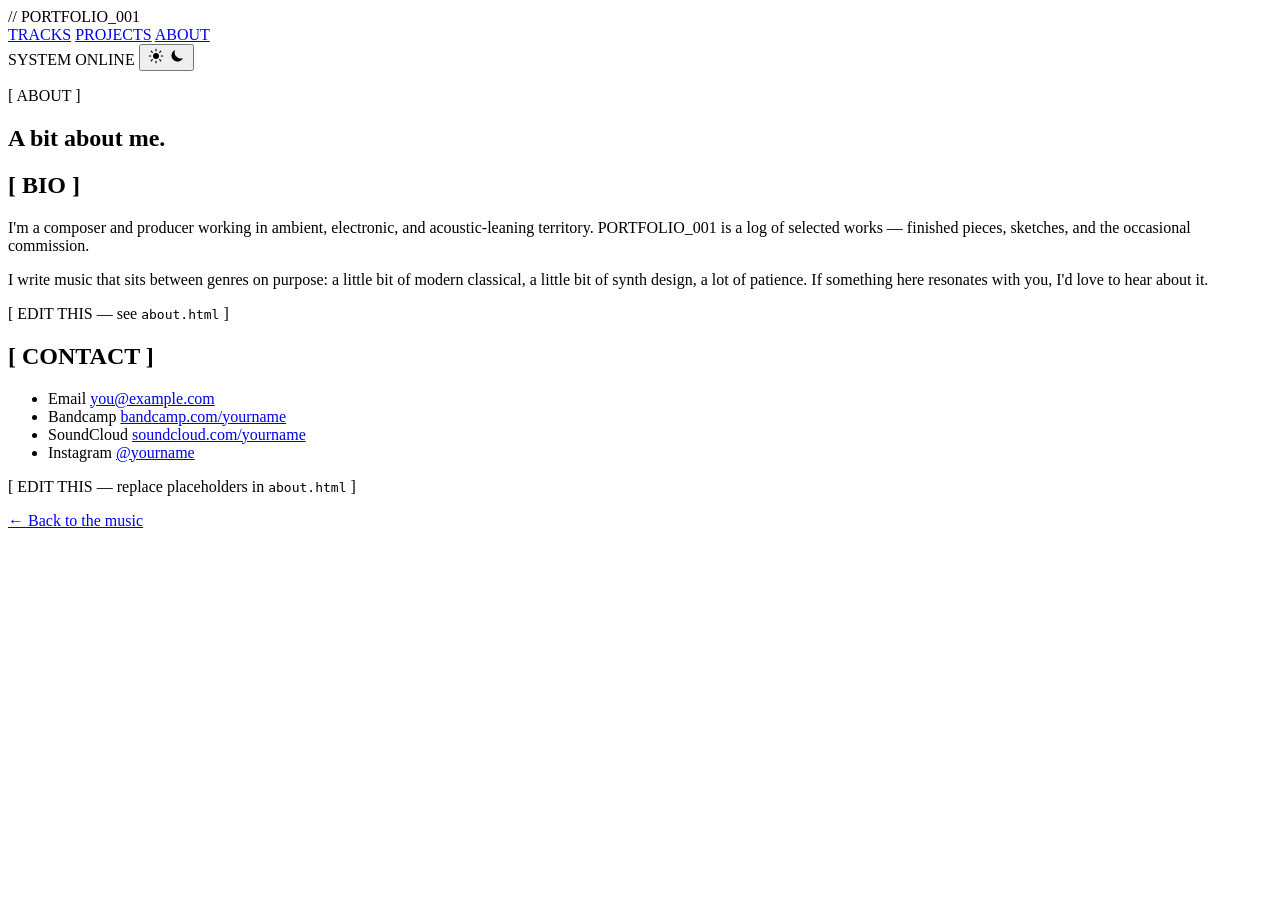
==== about.html @ 2feec8ce "Add files via upload" ====
<!doctype html>
<html lang="en">
  <head>
    <meta charset="utf-8" />
    <meta name="viewport" content="width=device-width, initial-scale=1" />
    <title>// PORTFOLIO_001 — About</title>
    <meta
      name="description"
      content="About the artist behind PORTFOLIO_001 — bio, contact, and links."
    />
    <link rel="preconnect" href="https://fonts.googleapis.com" />
    <link rel="preconnect" href="https://fonts.gstatic.com" crossorigin />
    <link
      href="https://fonts.googleapis.com/css2?family=Inter:wght@300;400;500;600&family=JetBrains+Mono:wght@400;500;700&display=swap"
      rel="stylesheet"
    />
    <link rel="stylesheet" href="styles.css" />
  </head>
  <body class="page-about">
    <div class="scanlines" aria-hidden="true"></div>

    <header class="site-header">
      <div class="brand">
        <span class="brand-prefix">//</span>
        <span class="brand-title">PORTFOLIO_001</span>
      </div>
      <nav class="site-nav" aria-label="Primary">
        <a href="index.html" class="nav-link">TRACKS</a>
        <a href="index.html#projects" class="nav-link">PROJECTS</a>
        <a href="about.html" class="nav-link" aria-current="page">ABOUT</a>
      </nav>
      <div class="header-status" aria-live="polite">
        <span class="status-dot"></span>
        <span class="status-text">SYSTEM ONLINE</span>
        <button
          type="button"
          class="btn-theme"
          id="btn-theme"
          aria-label="Switch to dark mode"
          title="Switch theme"
        >
          <svg id="icon-sun" viewBox="0 0 24 24" width="18" height="18" aria-hidden="true">
            <circle cx="12" cy="12" r="4" fill="currentColor"/>
            <g stroke="currentColor" stroke-width="1.6" stroke-linecap="round">
              <path d="M12 3v2M12 19v2M3 12h2M19 12h2M5.6 5.6l1.4 1.4M17 17l1.4 1.4M5.6 18.4l1.4-1.4M17 7l1.4-1.4"/>
            </g>
          </svg>
          <svg id="icon-moon" viewBox="0 0 24 24" width="18" height="18" aria-hidden="true" hidden>
            <path d="M20 14.5A8 8 0 0 1 9.5 4a8 8 0 1 0 10.5 10.5z" fill="currentColor"/>
          </svg>
        </button>
      </div>
    </header>

    <main class="about-main">
      <section class="about-hero" aria-labelledby="about-title">
        <p class="eyebrow"><span class="bracket">[</span> ABOUT <span class="bracket">]</span></p>
        <h1 id="about-title" class="hero-title">
          A bit about <span class="accent">me</span>.
        </h1>
      </section>

      <section class="about-bio" aria-labelledby="bio-title">
        <div class="section-header">
          <h2 id="bio-title" class="section-title">
            <span class="bracket">[</span> BIO <span class="bracket">]</span>
          </h2>
        </div>
        <div class="about-bio-body">
          <p>
            I'm a composer and producer working in ambient, electronic, and
            acoustic-leaning territory. PORTFOLIO_001 is a log of selected
            works — finished pieces, sketches, and the occasional commission.
          </p>
          <p>
            I write music that sits between genres on purpose: a little
            bit of modern classical, a little bit of synth design, a lot
            of patience. If something here resonates with you, I'd love
            to hear about it.
          </p>
          <p class="about-bio-edit-note">
            <span class="bracket">[</span> EDIT THIS — see <code>about.html</code> <span class="bracket">]</span>
          </p>
        </div>
      </section>

      <section class="about-contact" aria-labelledby="contact-title">
        <div class="section-header">
          <h2 id="contact-title" class="section-title">
            <span class="bracket">[</span> CONTACT <span class="bracket">]</span>
          </h2>
        </div>

        <ul class="contact-list">
          <li class="contact-item">
            <span class="contact-label">Email</span>
            <a class="contact-value" href="mailto:you@example.com">you@example.com</a>
          </li>
          <li class="contact-item">
            <span class="contact-label">Bandcamp</span>
            <a class="contact-value" href="https://bandcamp.com/" target="_blank" rel="noopener noreferrer">bandcamp.com/yourname</a>
          </li>
          <li class="contact-item">
            <span class="contact-label">SoundCloud</span>
            <a class="contact-value" href="https://soundcloud.com/" target="_blank" rel="noopener noreferrer">soundcloud.com/yourname</a>
          </li>
          <li class="contact-item">
            <span class="contact-label">Instagram</span>
            <a class="contact-value" href="https://instagram.com/" target="_blank" rel="noopener noreferrer">@yourname</a>
          </li>
        </ul>

        <p class="about-contact-edit-note">
          <span class="bracket">[</span> EDIT THIS — replace placeholders in <code>about.html</code> <span class="bracket">]</span>
        </p>
      </section>

      <p class="about-back">
        <a href="index.html" class="back-link">← Back to the music</a>
      </p>
    </main>

    <script src="js/theme.js"></script>
  </body>
</html>
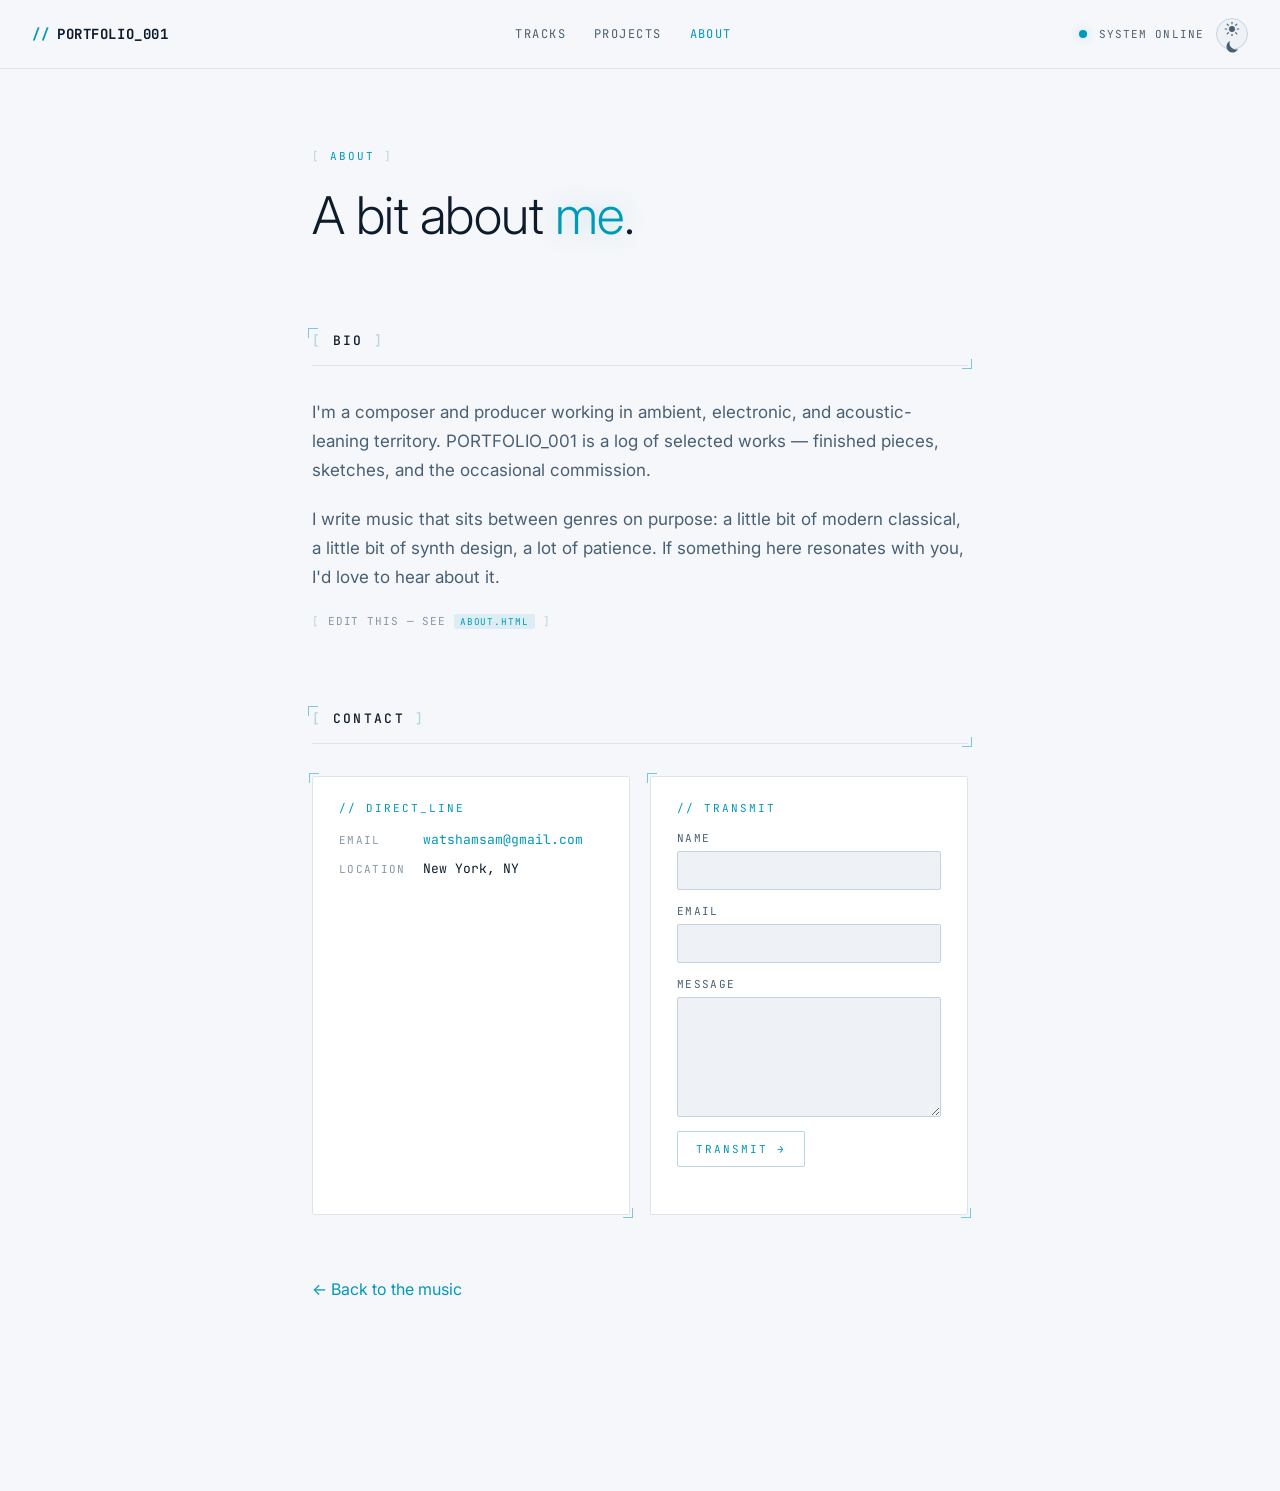
==== commit 31bb044c: "Add files via upload" ====
--- a/about.html
+++ b/about.html
@@ -84,35 +84,48 @@
         </div>
       </section>
 
-      <section class="about-contact" aria-labelledby="contact-title">
+      <section id="contact" class="contact-section about-contact" aria-labelledby="contact-title">
         <div class="section-header">
           <h2 id="contact-title" class="section-title">
             <span class="bracket">[</span> CONTACT <span class="bracket">]</span>
           </h2>
         </div>
 
-        <ul class="contact-list">
-          <li class="contact-item">
-            <span class="contact-label">Email</span>
-            <a class="contact-value" href="mailto:you@example.com">you@example.com</a>
-          </li>
-          <li class="contact-item">
-            <span class="contact-label">Bandcamp</span>
-            <a class="contact-value" href="https://bandcamp.com/" target="_blank" rel="noopener noreferrer">bandcamp.com/yourname</a>
-          </li>
-          <li class="contact-item">
-            <span class="contact-label">SoundCloud</span>
-            <a class="contact-value" href="https://soundcloud.com/" target="_blank" rel="noopener noreferrer">soundcloud.com/yourname</a>
-          </li>
-          <li class="contact-item">
-            <span class="contact-label">Instagram</span>
-            <a class="contact-value" href="https://instagram.com/" target="_blank" rel="noopener noreferrer">@yourname</a>
-          </li>
-        </ul>
+        <div class="contact-grid">
+          <aside class="contact-card" aria-label="Direct contact details">
+            <p class="contact-eyebrow">// DIRECT_LINE</p>
+            <p class="contact-row">
+              <span class="contact-label">Email</span>
+              <a class="contact-value" href="mailto:watshamsam@gmail.com">watshamsam@gmail.com</a>
+            </p>
+            <p class="contact-row">
+              <span class="contact-label">Location</span>
+              <span class="contact-value">New York, NY</span>
+            </p>
+          </aside>
 
-        <p class="about-contact-edit-note">
-          <span class="bracket">[</span> EDIT THIS — replace placeholders in <code>about.html</code> <span class="bracket">]</span>
-        </p>
+          <form class="contact-form" id="contact-form" novalidate>
+            <p class="contact-eyebrow">// TRANSMIT</p>
+
+            <label class="field">
+              <span class="field-label">Name</span>
+              <input class="field-input" name="name" type="text" required autocomplete="name" />
+            </label>
+
+            <label class="field">
+              <span class="field-label">Email</span>
+              <input class="field-input" name="email" type="email" required autocomplete="email" />
+            </label>
+
+            <label class="field">
+              <span class="field-label">Message</span>
+              <textarea class="field-input field-textarea" name="message" rows="5" required></textarea>
+            </label>
+
+            <button type="submit" class="btn-submit">TRANSMIT →</button>
+            <p class="form-status" id="form-status" role="status" aria-live="polite"></p>
+          </form>
+        </div>
       </section>
 
       <p class="about-back">
@@ -121,5 +134,6 @@
     </main>
 
     <script src="js/theme.js"></script>
+    <script src="js/contact.js"></script>
   </body>
 </html>
--- a/styles.css
+++ b/styles.css
@@ -0,0 +1,1276 @@
+/* ============================================================
+   PORTFOLIO_001 — SAO HUD-inspired theme
+   Light by default; dark mode via [data-theme="dark"] on <html>
+   ============================================================ */
+
+:root {
+  /* Light theme (default) */
+  --bg-base: #f5f7fa;
+  --bg-surface: #ffffff;
+  --bg-elevated: #eef2f7;
+  --line: #dde4ec;
+  --line-strong: #c5d2df;
+
+  --accent: #0099b8;
+  --accent-dim: #b8d4e0;
+  --accent-glow: rgba(0, 153, 184, 0.25);
+
+  --highlight: #d97706;
+
+  --text: #0d1b2a;
+  --text-muted: #4a6072;
+  --text-faint: #8497a8;
+
+  --shadow: 0 2px 8px rgba(13, 27, 42, 0.06);
+  --shadow-strong: 0 8px 32px rgba(13, 27, 42, 0.12);
+
+  /* Typography */
+  --font-sans: "Inter", system-ui, -apple-system, "Segoe UI", sans-serif;
+  --font-mono: "JetBrains Mono", ui-monospace, "SF Mono", Menlo, monospace;
+
+  /* Layout */
+  --player-height: 144px;
+  --radius: 2px;
+}
+
+[data-theme="dark"] {
+  --bg-base: #050a14;
+  --bg-surface: #0a1424;
+  --bg-elevated: #0e1a30;
+  --line: #14253f;
+  --line-strong: #1f3760;
+
+  --accent: #00e5ff;
+  --accent-dim: #1a4a6e;
+  --accent-glow: rgba(0, 229, 255, 0.35);
+
+  --highlight: #ffb347;
+
+  --text: #e6f4ff;
+  --text-muted: #7aa6c2;
+  --text-faint: #4a6a85;
+
+  --shadow: 0 2px 8px rgba(0, 0, 0, 0.4);
+  --shadow-strong: 0 -10px 40px rgba(0, 0, 0, 0.5);
+}
+
+/* ---------- Reset / base ---------- */
+*,
+*::before,
+*::after {
+  box-sizing: border-box;
+}
+
+html,
+body {
+  margin: 0;
+  padding: 0;
+  background: var(--bg-base);
+  color: var(--text);
+  font-family: var(--font-sans);
+  font-weight: 400;
+  -webkit-font-smoothing: antialiased;
+  text-rendering: optimizeLegibility;
+  transition: background 0.2s ease, color 0.2s ease;
+}
+
+body {
+  min-height: 100vh;
+  padding-bottom: var(--player-height);
+  position: relative;
+  overflow-x: hidden;
+}
+
+a {
+  color: var(--accent);
+  text-decoration: none;
+}
+
+button {
+  font-family: inherit;
+  background: none;
+  border: 0;
+  color: inherit;
+  cursor: pointer;
+}
+
+code {
+  font-family: var(--font-mono);
+  font-size: 0.85em;
+  color: var(--accent);
+  background: color-mix(in srgb, var(--accent) 10%, transparent);
+  padding: 1px 6px;
+  border-radius: var(--radius);
+}
+
+/* ---------- Scanline overlay (dark mode only) ---------- */
+.scanlines {
+  pointer-events: none;
+  position: fixed;
+  inset: 0;
+  z-index: 1;
+  opacity: 0;
+  background: repeating-linear-gradient(
+    to bottom,
+    rgba(255, 255, 255, 0.015) 0,
+    rgba(255, 255, 255, 0.015) 1px,
+    transparent 1px,
+    transparent 3px
+  );
+  mix-blend-mode: overlay;
+  transition: opacity 0.2s ease;
+}
+
+[data-theme="dark"] .scanlines {
+  opacity: 1;
+}
+
+/* ---------- Header ---------- */
+.site-header {
+  position: sticky;
+  top: 0;
+  z-index: 10;
+  display: flex;
+  align-items: center;
+  justify-content: space-between;
+  gap: 24px;
+  padding: 18px 32px;
+  background: color-mix(in srgb, var(--bg-base) 92%, transparent);
+  backdrop-filter: blur(8px);
+  border-bottom: 1px solid var(--line);
+}
+
+.brand {
+  font-family: var(--font-mono);
+  font-weight: 700;
+  letter-spacing: 0.04em;
+  font-size: 14px;
+  display: flex;
+  align-items: center;
+  gap: 8px;
+}
+
+.brand-prefix {
+  color: var(--accent);
+}
+
+.brand-title {
+  color: var(--text);
+}
+
+.site-nav {
+  display: flex;
+  gap: 28px;
+}
+
+.nav-link {
+  font-family: var(--font-mono);
+  font-size: 12px;
+  letter-spacing: 0.12em;
+  color: var(--text-muted);
+  position: relative;
+  padding: 4px 0;
+  transition: color 0.15s ease;
+}
+
+.nav-link:hover {
+  color: var(--accent);
+}
+
+.nav-link[aria-current="page"] {
+  color: var(--accent);
+}
+
+.nav-link[aria-current="page"]::after {
+  content: "";
+  position: absolute;
+  left: 0;
+  right: 0;
+  bottom: -3px;
+  height: 1px;
+  background: var(--accent);
+  box-shadow: 0 0 6px var(--accent-glow);
+}
+
+.nav-link::after {
+  content: "";
+  position: absolute;
+  left: 0;
+  bottom: -3px;
+  height: 1px;
+  width: 0;
+  background: var(--accent);
+  box-shadow: 0 0 6px var(--accent-glow);
+  transition: width 0.2s ease;
+}
+
+.nav-link:hover::after {
+  width: 100%;
+}
+
+.header-status {
+  display: flex;
+  align-items: center;
+  gap: 12px;
+  font-family: var(--font-mono);
+  font-size: 11px;
+  letter-spacing: 0.1em;
+  color: var(--text-muted);
+}
+
+.status-dot {
+  width: 8px;
+  height: 8px;
+  border-radius: 50%;
+  background: var(--accent);
+  box-shadow: 0 0 8px var(--accent-glow);
+  animation: pulse 2.4s ease-in-out infinite;
+}
+
+@keyframes pulse {
+  0%, 100% { opacity: 1; }
+  50% { opacity: 0.4; }
+}
+
+.btn-theme {
+  width: 32px;
+  height: 32px;
+  border-radius: 50%;
+  display: grid;
+  place-items: center;
+  color: var(--text-muted);
+  background: var(--bg-elevated);
+  border: 1px solid var(--line-strong);
+  transition: color 0.15s ease, border-color 0.15s ease, background 0.15s ease, box-shadow 0.15s ease;
+  flex-shrink: 0;
+}
+
+.btn-theme:hover {
+  color: var(--accent);
+  border-color: var(--accent);
+  background: color-mix(in srgb, var(--accent) 12%, transparent);
+  box-shadow: 0 0 10px var(--accent-glow);
+}
+
+.btn-theme:focus-visible {
+  outline: none;
+  border-color: var(--accent);
+  box-shadow: 0 0 0 3px color-mix(in srgb, var(--accent) 25%, transparent);
+}
+
+.btn-theme svg {
+  display: block;
+}
+
+/* ---------- Main / sections ---------- */
+main {
+  position: relative;
+  z-index: 2;
+  max-width: 1100px;
+  margin: 0 auto;
+  padding: 56px 32px 32px;
+}
+
+.hero {
+  margin-bottom: 80px;
+  position: relative;
+  padding: 24px 0;
+}
+
+.eyebrow {
+  font-family: var(--font-mono);
+  font-size: 11px;
+  letter-spacing: 0.18em;
+  color: var(--accent);
+  margin: 0 0 24px;
+  text-transform: uppercase;
+}
+
+.bracket {
+  color: var(--accent-dim);
+}
+
+.hero-title {
+  font-size: clamp(24px, 6vw, 40px);
+  font-weight: 300;
+  line-height: 1.1;
+  margin: 0 0 24px;
+  letter-spacing: -0.01em;
+}
+
+.accent {
+  color: var(--accent);
+  text-shadow: 0 0 24px var(--accent-glow);
+}
+
+.hero-sub {
+  max-width: 540px;
+  color: var(--text-muted);
+  font-size: 16px;
+  line-height: 1.6;
+  margin: 0;
+}
+
+.section-header {
+  display: flex;
+  align-items: baseline;
+  justify-content: space-between;
+  margin-bottom: 32px;
+  padding-bottom: 16px;
+  border-bottom: 1px solid var(--line);
+  position: relative;
+}
+
+.section-title {
+  font-family: var(--font-mono);
+  font-size: 13px;
+  letter-spacing: 0.18em;
+  font-weight: 500;
+  margin: 0;
+  color: var(--text);
+}
+
+.section-meta {
+  font-family: var(--font-mono);
+  font-size: 11px;
+  color: var(--text-faint);
+  letter-spacing: 0.1em;
+}
+
+/* Corner brackets on section headers */
+.section-header::before,
+.section-header::after {
+  content: "";
+  position: absolute;
+  width: 10px;
+  height: 10px;
+  border: 1px solid var(--accent);
+  opacity: 0.5;
+}
+
+.section-header::before {
+  top: -4px;
+  left: -4px;
+  border-right: 0;
+  border-bottom: 0;
+}
+
+.section-header::after {
+  bottom: -4px;
+  right: -4px;
+  border-left: 0;
+  border-top: 0;
+}
+
+/* ---------- Track grid ---------- */
+.track-grid {
+  list-style: none;
+  margin: 0;
+  padding: 0;
+  display: grid;
+  grid-template-columns: repeat(auto-fill, minmax(280px, 1fr));
+  gap: 1px;
+  background: var(--line);
+  border: 1px solid var(--line);
+}
+
+.track-card {
+  background: var(--bg-surface);
+  padding: 20px 22px;
+  display: flex;
+  align-items: center;
+  gap: 16px;
+  position: relative;
+  cursor: pointer;
+  transition: background 0.15s ease;
+}
+
+.track-card:hover {
+  background: var(--bg-elevated);
+}
+
+.track-card[data-active="true"] {
+  background: var(--bg-elevated);
+}
+
+.track-card[data-active="true"]::before {
+  content: "";
+  position: absolute;
+  left: 0;
+  top: 0;
+  bottom: 0;
+  width: 2px;
+  background: var(--accent);
+  box-shadow: 0 0 8px var(--accent-glow);
+}
+
+.track-index {
+  font-family: var(--font-mono);
+  font-size: 11px;
+  color: var(--text-faint);
+  letter-spacing: 0.08em;
+  min-width: 32px;
+}
+
+.track-info {
+  flex: 1;
+  min-width: 0;
+}
+
+.track-title {
+  font-size: 15px;
+  font-weight: 500;
+  margin: 0 0 4px;
+  color: var(--text);
+  white-space: nowrap;
+  overflow: hidden;
+  text-overflow: ellipsis;
+}
+
+.track-artist {
+  font-family: var(--font-mono);
+  font-size: 11px;
+  color: var(--text-muted);
+  letter-spacing: 0.06em;
+}
+
+.track-duration {
+  font-family: var(--font-mono);
+  font-size: 11px;
+  color: var(--text-faint);
+  letter-spacing: 0.06em;
+  font-variant-numeric: tabular-nums;
+}
+
+.track-play {
+  width: 32px;
+  height: 32px;
+  border-radius: 50%;
+  border: 1px solid var(--accent-dim);
+  display: grid;
+  place-items: center;
+  color: var(--accent);
+  transition: all 0.15s ease;
+  flex-shrink: 0;
+}
+
+.track-card:hover .track-play,
+.track-card[data-active="true"] .track-play {
+  border-color: var(--accent);
+  background: color-mix(in srgb, var(--accent) 10%, transparent);
+  box-shadow: 0 0 12px var(--accent-glow);
+}
+
+.empty-state {
+  font-family: var(--font-mono);
+  font-size: 13px;
+  color: var(--text-muted);
+  text-align: center;
+  padding: 48px 24px;
+  border: 1px dashed var(--line);
+  margin: 0;
+}
+
+/* ---------- Projects grid ---------- */
+.project-grid {
+  list-style: none;
+  margin: 0;
+  padding: 0;
+  display: grid;
+  grid-template-columns: repeat(auto-fill, minmax(320px, 1fr));
+  gap: 20px;
+}
+
+.project-card {
+  background: var(--bg-surface);
+  border: 1px solid var(--line);
+  border-radius: var(--radius);
+  padding: 20px 22px;
+  display: flex;
+  flex-direction: column;
+  gap: 12px;
+  position: relative;
+  transition: border-color 0.15s ease, transform 0.15s ease, box-shadow 0.15s ease;
+}
+
+.project-card:hover {
+  border-color: var(--accent-dim);
+  transform: translateY(-1px);
+  box-shadow: var(--shadow);
+}
+
+.project-card-header {
+  display: flex;
+  align-items: flex-start;
+  justify-content: space-between;
+  gap: 12px;
+}
+
+.project-title {
+  font-size: 16px;
+  font-weight: 600;
+  margin: 0;
+  color: var(--text);
+  line-height: 1.3;
+}
+
+.project-year {
+  font-family: var(--font-mono);
+  font-size: 11px;
+  color: var(--text-faint);
+  letter-spacing: 0.06em;
+  font-variant-numeric: tabular-nums;
+  white-space: nowrap;
+}
+
+.project-kind {
+  display: inline-block;
+  font-family: var(--font-mono);
+  font-size: 10px;
+  letter-spacing: 0.14em;
+  color: var(--accent);
+  padding: 3px 8px;
+  border: 1px solid var(--accent-dim);
+  border-radius: var(--radius);
+  text-transform: uppercase;
+  align-self: flex-start;
+}
+
+.project-summary {
+  margin: 0;
+  color: var(--text-muted);
+  font-size: 14px;
+  line-height: 1.5;
+}
+
+.project-description {
+  margin: 0;
+  color: var(--text-muted);
+  font-size: 13px;
+  line-height: 1.6;
+}
+
+.project-link {
+  font-family: var(--font-mono);
+  font-size: 11px;
+  letter-spacing: 0.1em;
+  color: var(--accent);
+  text-transform: uppercase;
+  align-self: flex-start;
+  position: relative;
+  padding-bottom: 2px;
+}
+
+.project-link::after {
+  content: " →";
+}
+
+.project-link:hover {
+  text-shadow: 0 0 8px var(--accent-glow);
+}
+
+.project-image {
+  width: 100%;
+  aspect-ratio: 16 / 9;
+  object-fit: cover;
+  border-radius: var(--radius);
+  border: 1px solid var(--line);
+  display: block;
+}
+
+/* ---------- About ---------- */
+.about-section {
+  margin-top: 80px;
+}
+
+.about-body {
+  max-width: 580px;
+  color: var(--text-muted);
+  line-height: 1.7;
+  margin: 0;
+}
+
+/* ---------- Contact ---------- */
+.contact-section {
+  margin-top: 80px;
+}
+
+.contact-grid {
+  display: grid;
+  grid-template-columns: 1fr 1fr;
+  gap: 20px;
+}
+
+.contact-card,
+.contact-form {
+  background: var(--bg-surface);
+  border: 1px solid var(--line);
+  border-radius: var(--radius);
+  padding: 24px 26px;
+  position: relative;
+  display: flex;
+  flex-direction: column;
+}
+
+/* Corner brackets — same language as .player-art and .section-header */
+.contact-card::before,
+.contact-card::after,
+.contact-form::before,
+.contact-form::after {
+  content: "";
+  position: absolute;
+  width: 10px;
+  height: 10px;
+  border: 1px solid var(--accent);
+  opacity: 0.5;
+  pointer-events: none;
+}
+
+.contact-card::before,
+.contact-form::before {
+  top: -4px;
+  left: -4px;
+  border-right: 0;
+  border-bottom: 0;
+}
+
+.contact-card::after,
+.contact-form::after {
+  bottom: -4px;
+  right: -4px;
+  border-left: 0;
+  border-top: 0;
+}
+
+.contact-eyebrow {
+  font-family: var(--font-mono);
+  font-size: 11px;
+  letter-spacing: 0.18em;
+  color: var(--accent);
+  margin: 0 0 16px;
+  text-transform: uppercase;
+}
+
+.contact-row {
+  display: flex;
+  align-items: baseline;
+  gap: 12px;
+  margin: 0 0 12px;
+  flex-wrap: wrap;
+}
+
+.contact-row:last-child {
+  margin-bottom: 0;
+}
+
+.contact-label {
+  font-family: var(--font-mono);
+  font-size: 11px;
+  letter-spacing: 0.12em;
+  color: var(--text-faint);
+  text-transform: uppercase;
+  min-width: 72px;
+}
+
+.contact-value {
+  font-family: var(--font-mono);
+  font-size: 13px;
+  color: var(--text);
+  word-break: break-all;
+}
+
+a.contact-value {
+  color: var(--accent);
+  transition: text-shadow 0.15s ease;
+}
+
+a.contact-value:hover {
+  text-shadow: 0 0 8px var(--accent-glow);
+}
+
+/* Form fields */
+.field {
+  display: flex;
+  flex-direction: column;
+  gap: 6px;
+  margin-bottom: 14px;
+}
+
+.field-label {
+  font-family: var(--font-mono);
+  font-size: 11px;
+  letter-spacing: 0.12em;
+  color: var(--text-muted);
+  text-transform: uppercase;
+}
+
+.field-input {
+  font-family: var(--font-mono);
+  font-size: 13px;
+  color: var(--text);
+  background: var(--bg-elevated);
+  border: 1px solid var(--line-strong);
+  border-radius: var(--radius);
+  padding: 10px 12px;
+  outline: none;
+  transition: border-color 0.15s ease, box-shadow 0.15s ease, background 0.15s ease;
+  width: 100%;
+}
+
+.field-input::placeholder {
+  color: var(--text-faint);
+}
+
+.field-input:hover {
+  border-color: var(--accent-dim);
+}
+
+.field-input:focus {
+  border-color: var(--accent);
+  background: var(--bg-surface);
+  box-shadow: 0 0 0 3px var(--accent-glow);
+}
+
+.field-input[aria-invalid="true"] {
+  border-color: var(--highlight);
+}
+
+.field-textarea {
+  resize: vertical;
+  min-height: 100px;
+  font-family: var(--font-sans);
+  line-height: 1.5;
+}
+
+.btn-submit {
+  align-self: flex-start;
+  font-family: var(--font-mono);
+  font-size: 11px;
+  letter-spacing: 0.18em;
+  color: var(--accent);
+  background: transparent;
+  border: 1px solid var(--accent-dim);
+  border-radius: var(--radius);
+  padding: 10px 18px;
+  cursor: pointer;
+  transition: all 0.15s ease;
+  text-transform: uppercase;
+}
+
+.btn-submit:hover {
+  border-color: var(--accent);
+  background: color-mix(in srgb, var(--accent) 12%, transparent);
+  box-shadow: 0 0 12px var(--accent-glow);
+}
+
+.btn-submit:focus-visible {
+  outline: none;
+  border-color: var(--accent);
+  box-shadow: 0 0 0 3px color-mix(in srgb, var(--accent) 25%, transparent);
+}
+
+.btn-submit:disabled {
+  opacity: 0.5;
+  cursor: not-allowed;
+}
+
+.form-status {
+  font-family: var(--font-mono);
+  font-size: 11px;
+  letter-spacing: 0.1em;
+  color: var(--text-muted);
+  margin: 12px 0 0;
+  min-height: 1em;
+  text-transform: uppercase;
+}
+
+.form-status[data-kind="ok"] {
+  color: var(--accent);
+}
+
+.form-status[data-kind="err"] {
+  color: var(--highlight);
+}
+
+/* ============================================================
+   Player bar
+   ============================================================ */
+.player-bar {
+  position: fixed;
+  left: 0;
+  right: 0;
+  bottom: 0;
+  height: var(--player-height);
+  background: var(--bg-surface);
+  border-top: 1px solid var(--line-strong);
+  display: grid;
+  grid-template-columns: minmax(180px, 220px) minmax(260px, 1fr) minmax(220px, 320px);
+  align-items: center;
+  gap: 20px;
+  padding: 0 24px;
+  z-index: 20;
+  box-shadow: var(--shadow-strong);
+}
+
+/* Top accent line */
+.player-bar::before {
+  content: "";
+  position: absolute;
+  top: -1px;
+  left: 0;
+  right: 0;
+  height: 1px;
+  background: linear-gradient(
+    90deg,
+    transparent 0%,
+    var(--accent) 30%,
+    var(--accent) 70%,
+    transparent 100%
+  );
+  opacity: 0.5;
+}
+
+.player-art {
+  width: 56px;
+  height: 56px;
+  background: var(--bg-elevated);
+  border: 1px solid var(--line-strong);
+  border-radius: var(--radius);
+  display: grid;
+  place-items: center;
+  color: var(--accent);
+  font-size: 24px;
+  flex-shrink: 0;
+  position: relative;
+}
+
+.player-art::before,
+.player-art::after {
+  content: "";
+  position: absolute;
+  width: 6px;
+  height: 6px;
+  border: 1px solid var(--accent);
+  opacity: 0.7;
+}
+
+.player-art::before {
+  top: -2px;
+  left: -2px;
+  border-right: 0;
+  border-bottom: 0;
+}
+
+.player-art::after {
+  bottom: -2px;
+  right: -2px;
+  border-left: 0;
+  border-top: 0;
+}
+
+.art-fallback {
+  font-family: var(--font-mono);
+  font-weight: 700;
+  opacity: 0.6;
+}
+
+.player-meta {
+  min-width: 0;
+}
+
+.player-title {
+  font-size: 14px;
+  font-weight: 500;
+  color: var(--text);
+  white-space: nowrap;
+  overflow: hidden;
+  text-overflow: ellipsis;
+  margin-bottom: 4px;
+}
+
+.player-artist {
+  font-family: var(--font-mono);
+  font-size: 11px;
+  color: var(--text-muted);
+  letter-spacing: 0.08em;
+  text-transform: lowercase;
+}
+
+.player-center {
+  display: flex;
+  flex-direction: column;
+  align-items: stretch;
+  gap: 8px;
+  min-width: 0;
+  width: 100%;
+}
+
+.player-controls {
+  display: flex;
+  align-items: center;
+  justify-content: center;
+  gap: 14px;
+  width: 100%;
+}
+
+.ctrl {
+  width: 40px;
+  height: 40px;
+  border-radius: 50%;
+  display: grid;
+  place-items: center;
+  color: var(--text-muted);
+  transition: all 0.15s ease;
+}
+
+.ctrl:hover {
+  color: var(--accent);
+  background: color-mix(in srgb, var(--accent) 8%, transparent);
+}
+
+.ctrl:focus-visible {
+  outline: 1px solid var(--accent);
+  outline-offset: 2px;
+}
+
+.ctrl-play {
+  width: 48px;
+  height: 48px;
+  border: 1px solid var(--accent-dim);
+  color: var(--accent);
+}
+
+.ctrl-play:hover {
+  border-color: var(--accent);
+  background: color-mix(in srgb, var(--accent) 12%, transparent);
+  box-shadow: 0 0 12px var(--accent-glow);
+}
+
+.ctrl-small {
+  width: auto;
+  height: 24px;
+  padding: 0 8px;
+  font-family: var(--font-mono);
+  font-size: 10px;
+  letter-spacing: 0.1em;
+  border-radius: var(--radius);
+}
+
+/* Progress / waveform */
+.player-progress {
+  display: grid;
+  grid-template-columns: auto 1fr auto;
+  align-items: center;
+  gap: 12px;
+}
+
+.time {
+  font-family: var(--font-mono);
+  font-size: 11px;
+  color: var(--text-muted);
+  letter-spacing: 0.06em;
+  font-variant-numeric: tabular-nums;
+  min-width: 40px;
+  text-align: center;
+}
+
+#time-current {
+  color: var(--accent);
+}
+
+.waveform {
+  position: relative;
+  height: 36px;
+  background: color-mix(in srgb, var(--accent) 4%, transparent);
+  border: 1px solid var(--line);
+  border-radius: var(--radius);
+  cursor: pointer;
+  overflow: hidden;
+  transition: border-color 0.15s ease, background 0.15s ease;
+}
+
+.waveform:hover,
+.waveform:focus-visible {
+  border-color: var(--accent-dim);
+  background: color-mix(in srgb, var(--accent) 8%, transparent);
+  outline: none;
+}
+
+.waveform-placeholder {
+  position: absolute;
+  inset: 0;
+  display: grid;
+  place-items: center;
+  font-family: var(--font-mono);
+  font-size: 10px;
+  letter-spacing: 0.1em;
+  color: var(--text-faint);
+  text-transform: uppercase;
+  pointer-events: none;
+  padding: 0 12px;
+  white-space: nowrap;
+  overflow: hidden;
+  text-overflow: ellipsis;
+}
+
+.waveform-svg {
+  position: absolute;
+  inset: 0;
+  width: 100%;
+  height: 100%;
+  display: block;
+}
+
+.waveform-cursor {
+  position: absolute;
+  top: 0;
+  bottom: 0;
+  width: 2px;
+  background: var(--accent);
+  box-shadow: 0 0 6px var(--accent-glow);
+  pointer-events: none;
+  left: 0;
+  transform: translateX(-1px);
+  opacity: 0;
+  transition: opacity 0.15s ease;
+}
+
+.waveform[data-ready="true"] .waveform-cursor {
+  opacity: 1;
+}
+
+/* Player right column */
+.player-right {
+  display: flex;
+  align-items: center;
+  gap: 8px;
+  justify-content: flex-end;
+}
+
+.volume {
+  appearance: none;
+  -webkit-appearance: none;
+  width: 100px;
+  height: 6px;
+  background:
+    linear-gradient(
+      to right,
+      var(--accent) 0%,
+      var(--accent) calc(var(--vol, 0.8) * 100%),
+      var(--line-strong) calc(var(--vol, 0.8) * 100%),
+      var(--line-strong) 100%
+    );
+  border-radius: 3px;
+  outline: none;
+  cursor: pointer;
+  margin: 0;
+}
+
+.volume::-webkit-slider-thumb {
+  appearance: none;
+  -webkit-appearance: none;
+  width: 14px;
+  height: 14px;
+  border-radius: 50%;
+  background: var(--accent);
+  box-shadow: 0 0 8px var(--accent-glow);
+  cursor: grab;
+  border: 2px solid var(--bg-surface);
+  margin-top: 0;
+}
+
+.volume::-webkit-slider-thumb:active {
+  cursor: grabbing;
+  box-shadow: 0 0 12px var(--accent-glow);
+}
+
+.volume::-moz-range-thumb {
+  width: 14px;
+  height: 14px;
+  border-radius: 50%;
+  background: var(--accent);
+  box-shadow: 0 0 8px var(--accent-glow);
+  cursor: grab;
+  border: 2px solid var(--bg-surface);
+}
+
+.volume::-moz-range-track {
+  background: transparent;
+  border: 0;
+}
+
+.visualizer {
+  width: 120px;
+  height: 32px;
+  background: color-mix(in srgb, var(--accent) 4%, transparent);
+  border: 1px solid var(--line);
+  border-radius: var(--radius);
+}
+
+/* Queue panel - removed */
+
+/* ---------- Panels (tab visibility) ---------- */
+.panel[hidden] {
+  display: none;
+}
+
+/* ---------- Responsive ---------- */
+@media (max-width: 860px) {
+  .site-header {
+    padding: 14px 18px;
+    flex-wrap: wrap;
+    gap: 12px;
+  }
+  .site-nav {
+    order: 3;
+    width: 100%;
+    justify-content: center;
+    gap: 20px;
+  }
+  main {
+    padding: 36px 18px 18px;
+  }
+  .player-bar {
+    grid-template-columns: 1fr;
+    grid-template-rows: auto auto auto;
+    height: auto;
+    padding: 14px 16px 16px;
+    gap: 12px;
+  }
+  body {
+    padding-bottom: 320px;
+  }
+  .player-art {
+    display: none;
+  }
+  .player-meta {
+    text-align: center;
+  }
+  .player-center {
+    width: 100%;
+    gap: 10px;
+  }
+  .player-controls {
+    gap: 20px;
+  }
+  .player-progress {
+    grid-template-columns: auto 1fr auto;
+    gap: 10px;
+  }
+  .player-right {
+    justify-content: center;
+  }
+  .contact-grid {
+    grid-template-columns: 1fr;
+  }
+}
+
+/* Mobile / small-screen polish — separate breakpoint, more aggressive
+   on touch targets, and hide purely decorative chrome (visualizer). */
+@media (max-width: 640px) {
+  .ctrl,
+  .ctrl-play {
+    /* Apple HIG / Material minimum touch target = 44px */
+    width: 44px;
+    height: 44px;
+  }
+  .ctrl-play {
+    width: 56px;
+    height: 56px;
+  }
+  .player-controls {
+    gap: 24px;
+  }
+  .player-bar {
+    padding: 12px 14px 14px;
+    gap: 10px;
+  }
+  body {
+    padding-bottom: 340px;
+  }
+  .visualizer {
+    display: none;
+  }
+  .player-right {
+    gap: 6px;
+  }
+  .volume {
+    width: 80px;
+  }
+  .time {
+    font-size: 10px;
+    min-width: 36px;
+  }
+}
+
+/* ---------- Reduced motion ---------- */
+@media (prefers-reduced-motion: reduce) {
+  .status-dot {
+    animation: none;
+  }
+  * {
+    transition-duration: 0.01ms !important;
+    animation-duration: 0.01ms !important;
+  }
+}
+
+/* The shared <audio> element lives in the DOM (so Web Audio routing
+   works reliably) but must not render any native controls.
+   We keep it in flow but at zero size and pointer-events: none so the
+   browser treats it as a real media element for routing purposes. */
+#audio-element {
+  position: absolute;
+  width: 1px;
+  height: 1px;
+  opacity: 0;
+  pointer-events: none;
+  left: -9999px;
+  top: -9999px;
+}
+
+/* ============================================================
+   About page
+   ============================================================ */
+.about-main {
+  max-width: 720px;
+}
+
+.about-hero {
+  margin-bottom: 64px;
+  padding: 24px 0;
+}
+
+.about-hero .hero-title {
+  font-size: clamp(32px, 5vw, 52px);
+  margin-bottom: 0;
+}
+
+.about-bio,
+.about-contact {
+  margin-bottom: 64px;
+}
+
+.about-bio-body {
+  color: var(--text-muted);
+  font-size: 17px;
+  line-height: 1.7;
+  max-width: 60ch;
+}
+
+.about-bio-body p {
+  margin: 0 0 20px;
+}
+
+.about-bio-body p:last-child {
+  margin-bottom: 0;
+}
+
+.about-bio-edit-note,
+.about-contact-edit-note {
+  margin-top: 24px;
+  font-family: var(--font-mono);
+  font-size: 11px;
+  letter-spacing: 0.08em;
+  color: var(--text-faint);
+  text-transform: uppercase;
+}
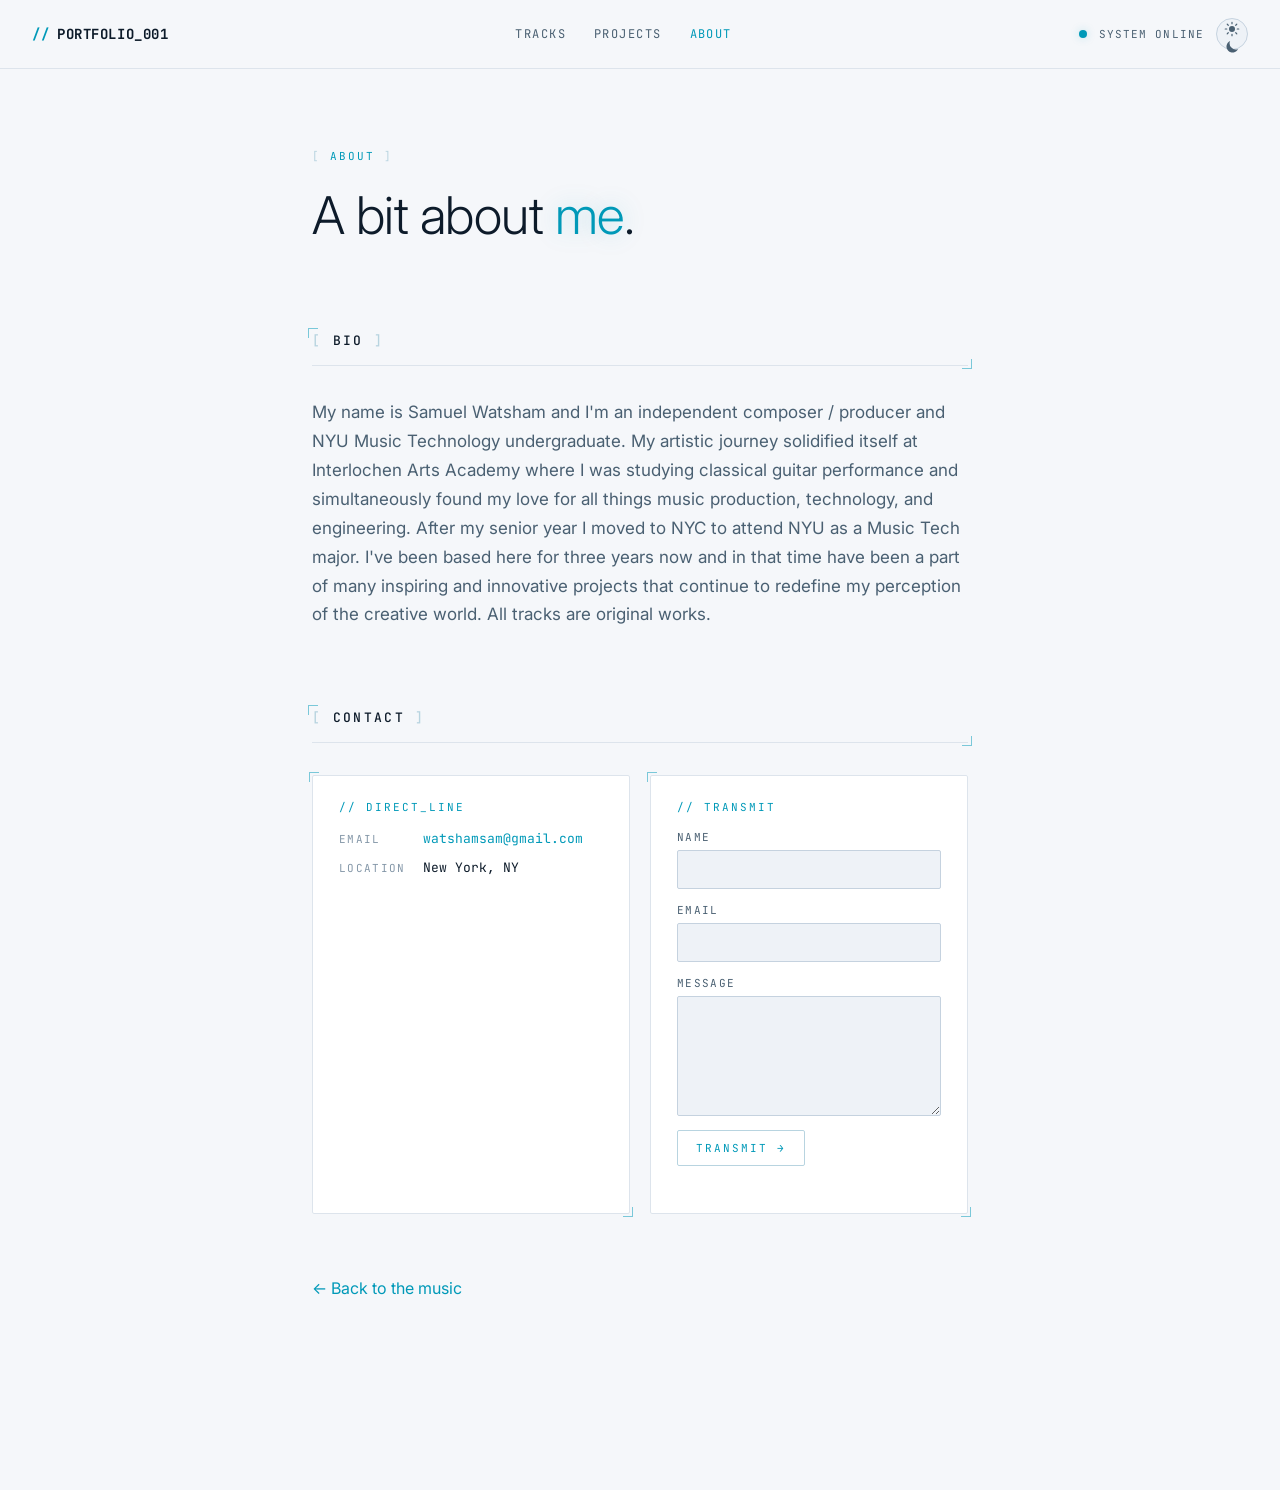
==== commit 29b28b72: "Add files via upload" ====
--- a/about.html
+++ b/about.html
@@ -68,18 +68,16 @@
         </div>
         <div class="about-bio-body">
           <p>
-            I'm a composer and producer working in ambient, electronic, and
-            acoustic-leaning territory. PORTFOLIO_001 is a log of selected
-            works — finished pieces, sketches, and the occasional commission.
-          </p>
-          <p>
-            I write music that sits between genres on purpose: a little
-            bit of modern classical, a little bit of synth design, a lot
-            of patience. If something here resonates with you, I'd love
-            to hear about it.
-          </p>
-          <p class="about-bio-edit-note">
-            <span class="bracket">[</span> EDIT THIS — see <code>about.html</code> <span class="bracket">]</span>
+            My name is Samuel Watsham and I'm an independent composer /
+            producer and NYU Music Technology undergraduate. My artistic
+            journey solidified itself at Interlochen Arts Academy where
+            I was studying classical guitar performance and simultaneously
+            found my love for all things music production, technology, and
+            engineering. After my senior year I moved to NYC to attend NYU
+            as a Music Tech major. I've been based here for three years now
+            and in that time have been a part of many inspiring and
+            innovative projects that continue to redefine my perception of
+            the creative world. All tracks are original works.
           </p>
         </div>
       </section>
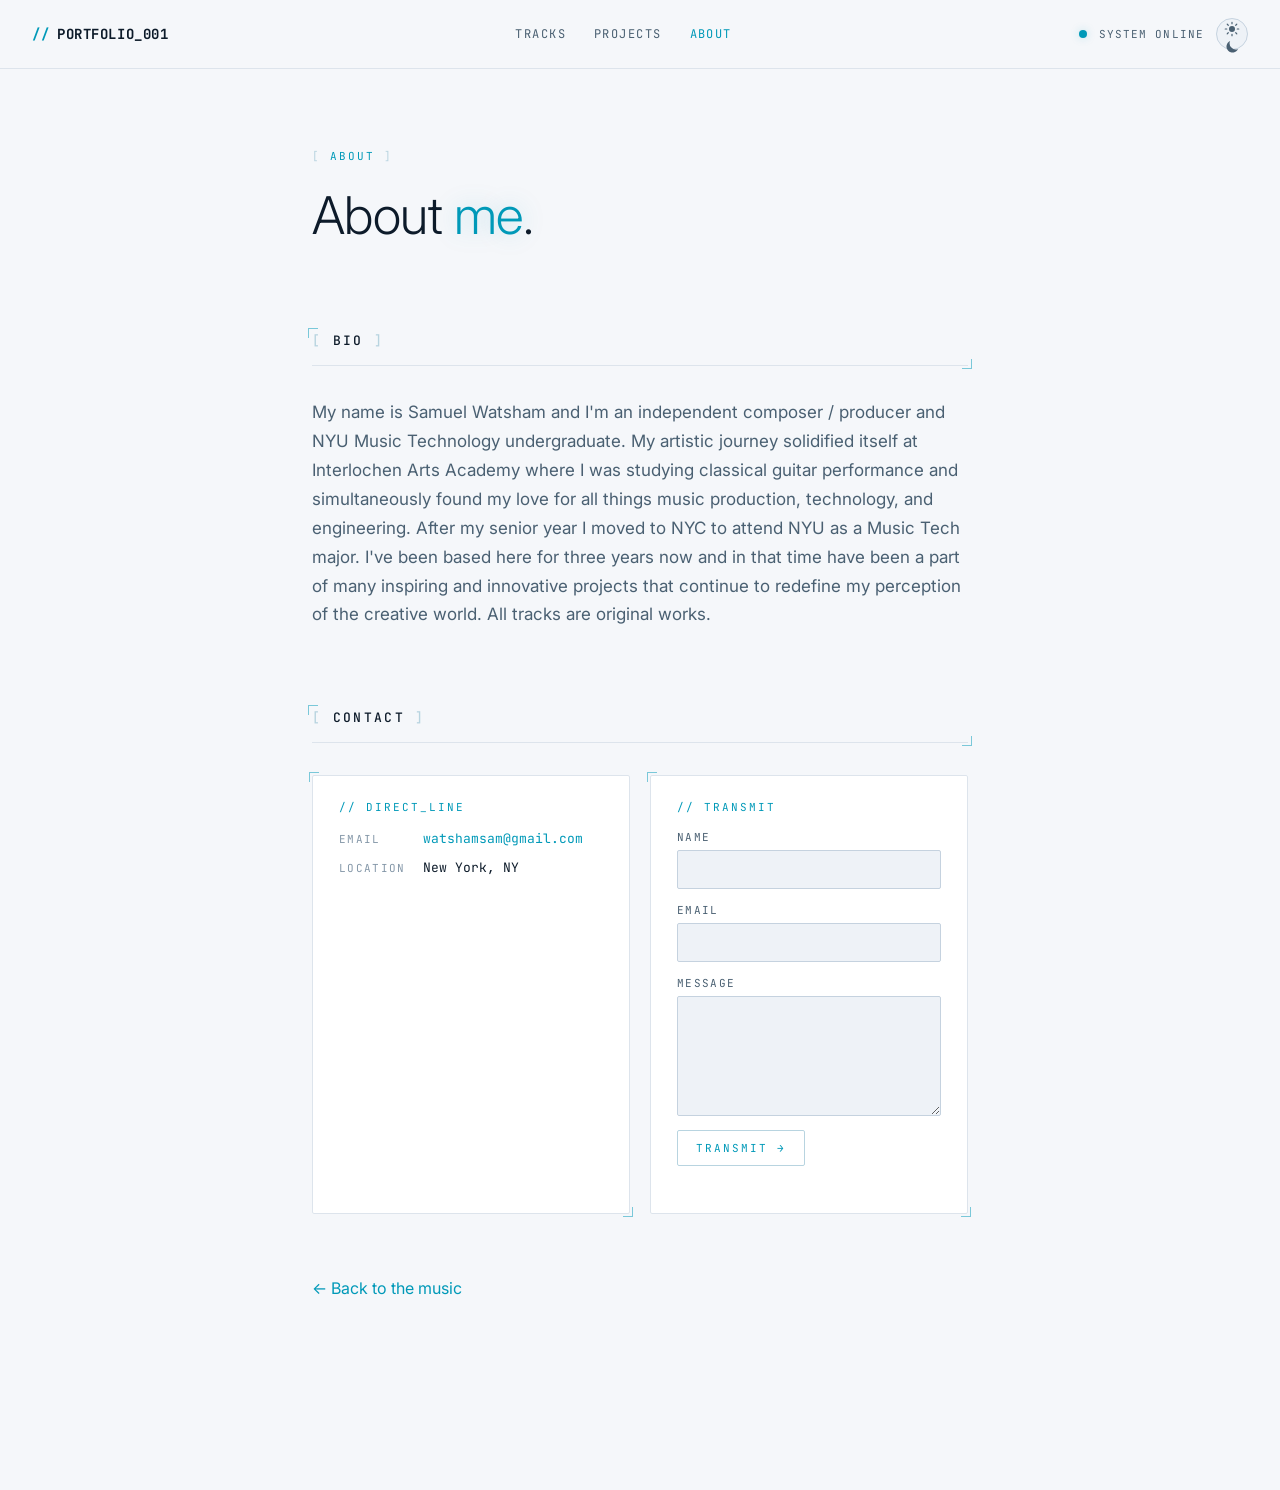
==== commit a47e968c: "Update about.html" ====
--- a/about.html
+++ b/about.html
@@ -56,7 +56,7 @@
       <section class="about-hero" aria-labelledby="about-title">
         <p class="eyebrow"><span class="bracket">[</span> ABOUT <span class="bracket">]</span></p>
         <h1 id="about-title" class="hero-title">
-          A bit about <span class="accent">me</span>.
+          About <span class="accent">me</span>.
         </h1>
       </section>
 
@@ -134,4 +134,4 @@
     <script src="js/theme.js"></script>
     <script src="js/contact.js"></script>
   </body>
-</html>+</html>
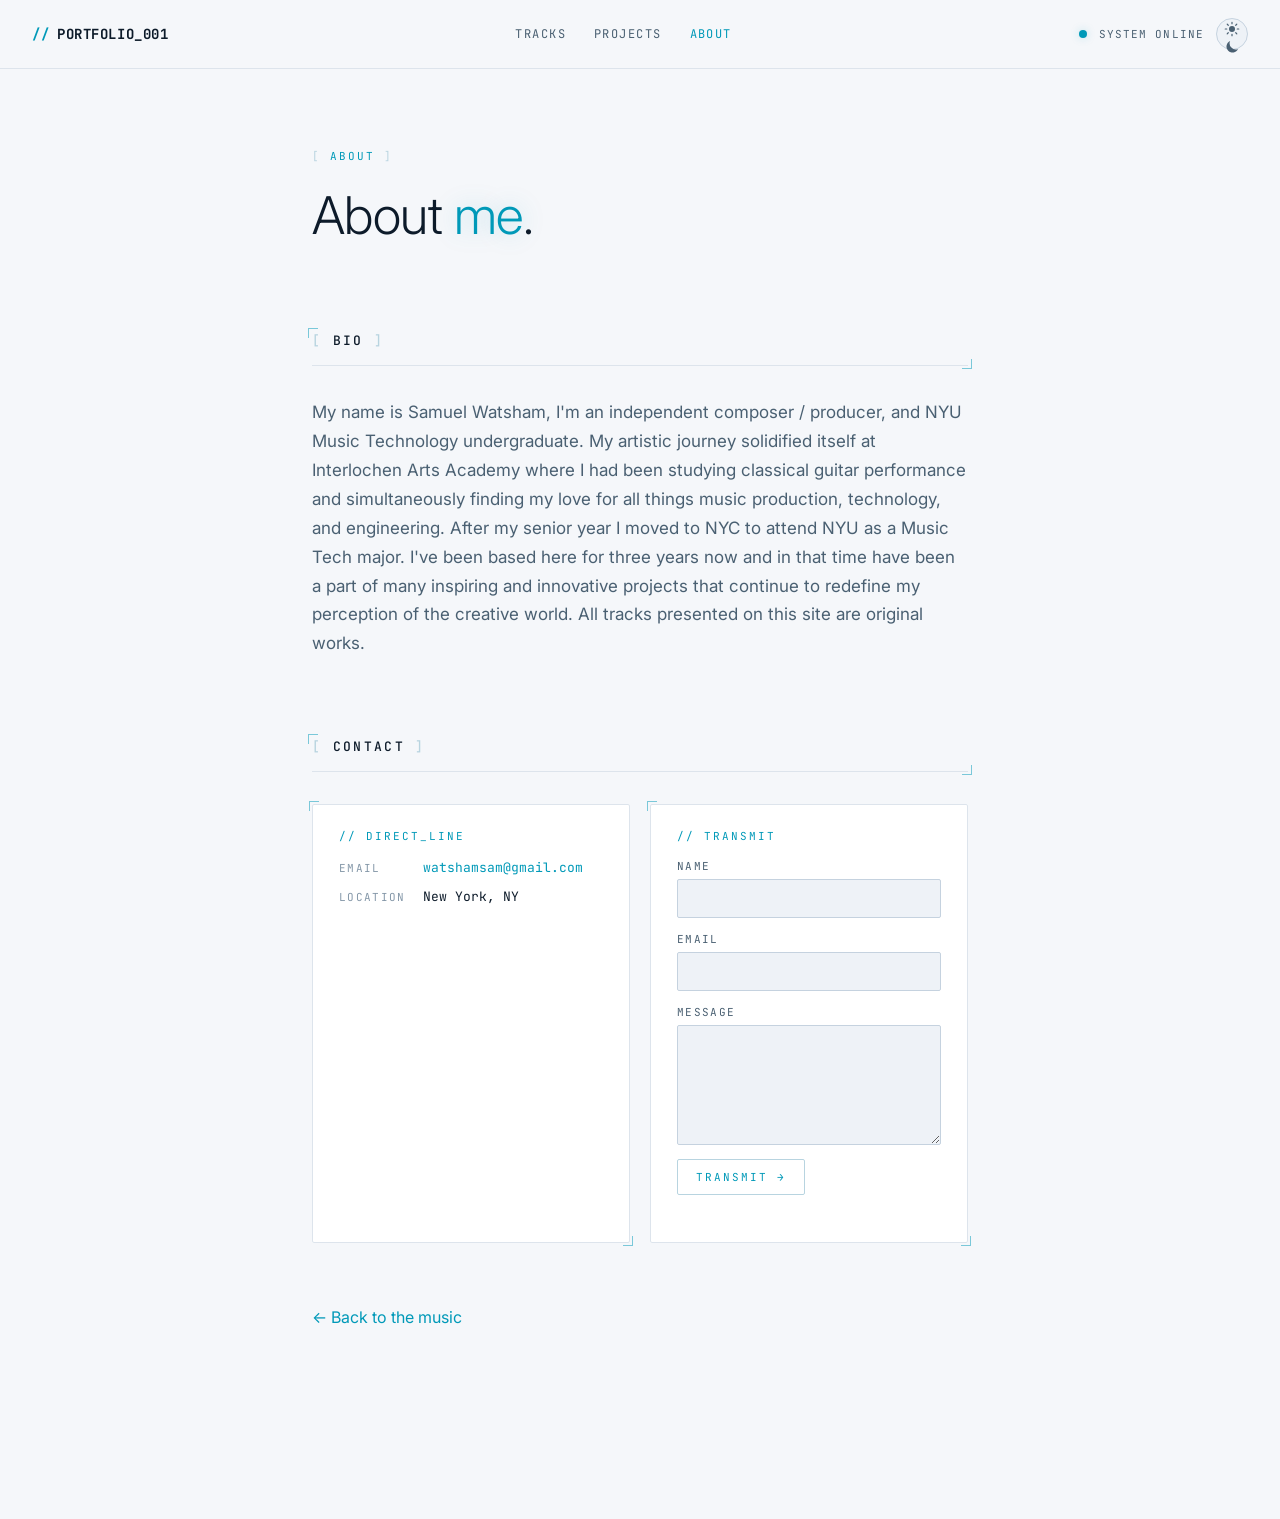
==== commit 206737ac: "Update about.html" ====
--- a/about.html
+++ b/about.html
@@ -68,16 +68,16 @@
         </div>
         <div class="about-bio-body">
           <p>
-            My name is Samuel Watsham and I'm an independent composer /
-            producer and NYU Music Technology undergraduate. My artistic
+            My name is Samuel Watsham, I'm an independent composer /
+            producer, and NYU Music Technology undergraduate. My artistic
             journey solidified itself at Interlochen Arts Academy where
-            I was studying classical guitar performance and simultaneously
-            found my love for all things music production, technology, and
+            I had been studying classical guitar performance and simultaneously
+            finding my love for all things music production, technology, and
             engineering. After my senior year I moved to NYC to attend NYU
             as a Music Tech major. I've been based here for three years now
             and in that time have been a part of many inspiring and
             innovative projects that continue to redefine my perception of
-            the creative world. All tracks are original works.
+            the creative world. All tracks presented on this site are original works.
           </p>
         </div>
       </section>
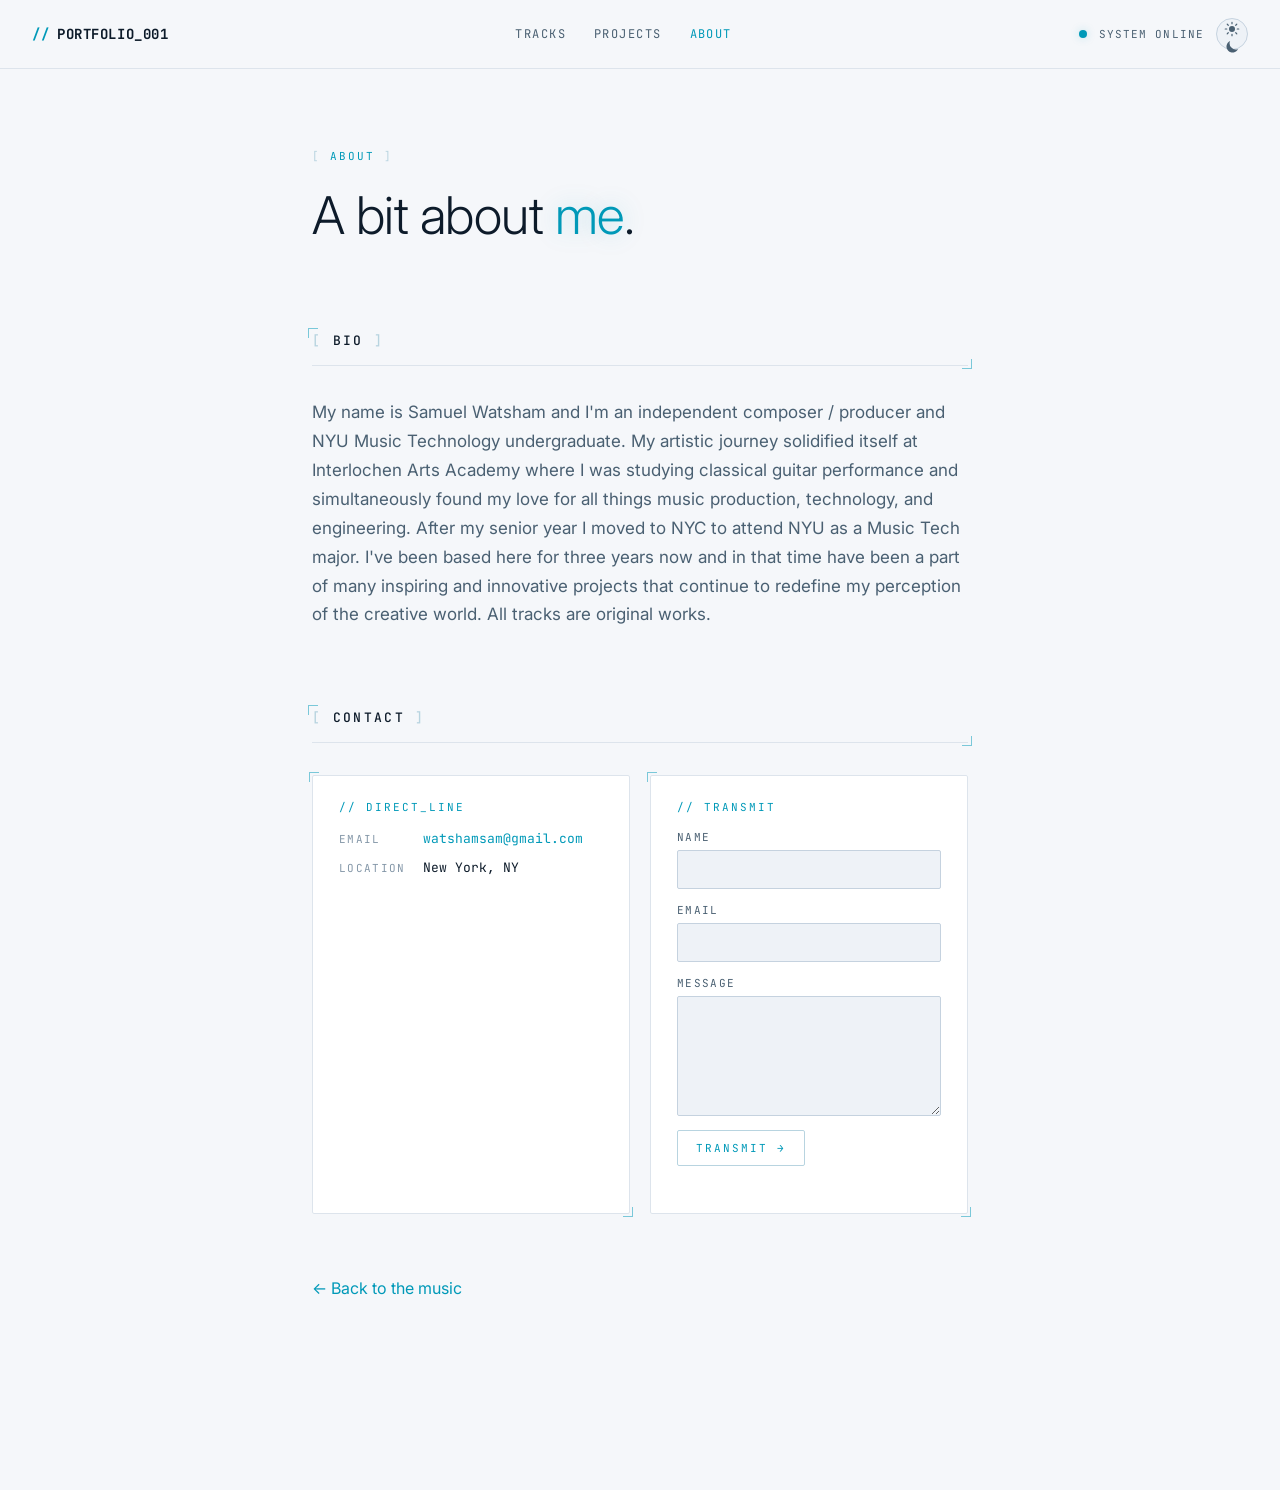
==== commit ba4d25e5: "Add files via upload" ====
--- a/about.html
+++ b/about.html
@@ -56,7 +56,7 @@
       <section class="about-hero" aria-labelledby="about-title">
         <p class="eyebrow"><span class="bracket">[</span> ABOUT <span class="bracket">]</span></p>
         <h1 id="about-title" class="hero-title">
-          About <span class="accent">me</span>.
+          A bit about <span class="accent">me</span>.
         </h1>
       </section>
 
@@ -68,16 +68,16 @@
         </div>
         <div class="about-bio-body">
           <p>
-            My name is Samuel Watsham, I'm an independent composer /
-            producer, and NYU Music Technology undergraduate. My artistic
+            My name is Samuel Watsham and I'm an independent composer /
+            producer and NYU Music Technology undergraduate. My artistic
             journey solidified itself at Interlochen Arts Academy where
-            I had been studying classical guitar performance and simultaneously
-            finding my love for all things music production, technology, and
+            I was studying classical guitar performance and simultaneously
+            found my love for all things music production, technology, and
             engineering. After my senior year I moved to NYC to attend NYU
             as a Music Tech major. I've been based here for three years now
             and in that time have been a part of many inspiring and
             innovative projects that continue to redefine my perception of
-            the creative world. All tracks presented on this site are original works.
+            the creative world. All tracks are original works.
           </p>
         </div>
       </section>
@@ -134,4 +134,4 @@
     <script src="js/theme.js"></script>
     <script src="js/contact.js"></script>
   </body>
-</html>
+</html>
--- a/styles.css
+++ b/styles.css
@@ -790,6 +790,151 @@
 
 .form-status[data-kind="err"] {
   color: var(--highlight);
+}
+
+/* ---------- Now-playing marquee ---------- */
+/* Full-bleed strip — breaks out of main's max-width: 1100px container
+   so the scrolling band spans the entire viewport. */
+.now-playing-bar {
+  position: relative;
+  left: 50%;
+  right: 50%;
+  width: 100vw;
+  margin: 80px -50vw 48px;
+  background: var(--bg-elevated);
+  border-top: 1px solid var(--accent);
+  border-bottom: 1px solid var(--accent);
+  box-shadow: 0 0 14px var(--accent-glow);
+  overflow: hidden;
+  display: flex;
+  align-items: stretch;
+}
+
+/* Subtle inner cyan glow above + below the borders */
+.now-playing-bar::before,
+.now-playing-bar::after {
+  content: "";
+  position: absolute;
+  left: 0;
+  right: 0;
+  height: 1px;
+  background: linear-gradient(
+    90deg,
+    transparent 0%,
+    var(--accent) 30%,
+    var(--accent) 70%,
+    transparent 100%
+  );
+  opacity: 0.4;
+  pointer-events: none;
+}
+.now-playing-bar::before { top: -1px; }
+.now-playing-bar::after { bottom: -1px; }
+
+.npb-eyebrow {
+  position: relative;
+  z-index: 2;
+  display: inline-flex;
+  align-items: center;
+  gap: 8px;
+  flex-shrink: 0;
+  padding: 0 20px;
+  background: var(--bg-elevated);
+  border-right: 1px solid var(--accent-dim);
+  font-family: var(--font-mono);
+  font-size: 11px;
+  letter-spacing: 0.18em;
+  color: var(--accent);
+  text-transform: uppercase;
+  white-space: nowrap;
+}
+
+.npb-eyebrow-dot {
+  width: 6px;
+  height: 6px;
+  border-radius: 50%;
+  background: var(--accent);
+  box-shadow: 0 0 6px var(--accent-glow);
+  animation: pulse 1.6s ease-in-out infinite;
+}
+
+.npb-viewport {
+  flex: 1;
+  min-width: 0;
+  overflow: hidden;
+  padding: 12px 24px;
+  /* Mask the left edge so the scrolling text fades under the eyebrow */
+  mask-image: linear-gradient(
+    90deg,
+    transparent 0,
+    #000 24px,
+    #000 calc(100% - 24px),
+    transparent 100%
+  );
+  -webkit-mask-image: linear-gradient(
+    90deg,
+    transparent 0,
+    #000 24px,
+    #000 calc(100% - 24px),
+    transparent 100%
+  );
+}
+
+.npb-track {
+  display: inline-flex;
+  align-items: center;
+  gap: 24px;
+  white-space: nowrap;
+  /* Default duration is overridden by JS based on content width */
+  animation: npb-scroll 28s linear infinite;
+  will-change: transform;
+}
+
+.now-playing-bar:hover .npb-track,
+.now-playing-bar:focus-within .npb-track {
+  animation-play-state: paused;
+}
+
+.npb-title {
+  font-family: var(--font-sans);
+  font-size: 14px;
+  font-weight: 500;
+  color: var(--text);
+}
+
+.npb-artist {
+  font-family: var(--font-mono);
+  font-size: 12px;
+  letter-spacing: 0.08em;
+  color: var(--accent);
+  text-transform: lowercase;
+}
+
+.npb-time {
+  font-family: var(--font-mono);
+  font-size: 12px;
+  letter-spacing: 0.06em;
+  color: var(--text);
+  font-variant-numeric: tabular-nums;
+}
+
+.npb-sep {
+  color: var(--accent);
+  opacity: 0.55;
+  font-size: 10px;
+  line-height: 1;
+}
+
+/* Empty state — no animation, content sits still */
+.npb-track[data-empty="true"] {
+  animation: none;
+  transform: none;
+  opacity: 0.55;
+}
+
+@keyframes npb-scroll {
+  from { transform: translateX(0); }
+  to   { transform: translateX(-50%); }
 }
 
 /* ============================================================
@@ -1163,6 +1308,23 @@
   .contact-grid {
     grid-template-columns: 1fr;
   }
+  .now-playing-bar {
+    font-size: 12px;
+  }
+  .npb-eyebrow {
+    padding: 0 14px;
+    font-size: 10px;
+  }
+  .npb-title {
+    font-size: 13px;
+  }
+  .npb-artist,
+  .npb-time {
+    font-size: 11px;
+  }
+  .npb-track {
+    gap: 18px;
+  }
 }
 
 /* Mobile / small-screen polish — separate breakpoint, more aggressive
@@ -1207,6 +1369,19 @@
 @media (prefers-reduced-motion: reduce) {
   .status-dot {
     animation: none;
+  }
+  .npb-eyebrow-dot {
+    animation: none;
+  }
+  .npb-track {
+    animation: none !important;
+    transform: none !important;
+  }
+  /* Allow horizontal scrolling inside the viewport when motion is disabled */
+  .npb-viewport {
+    overflow-x: auto;
+    mask-image: none;
+    -webkit-mask-image: none;
   }
   * {
     transition-duration: 0.01ms !important;
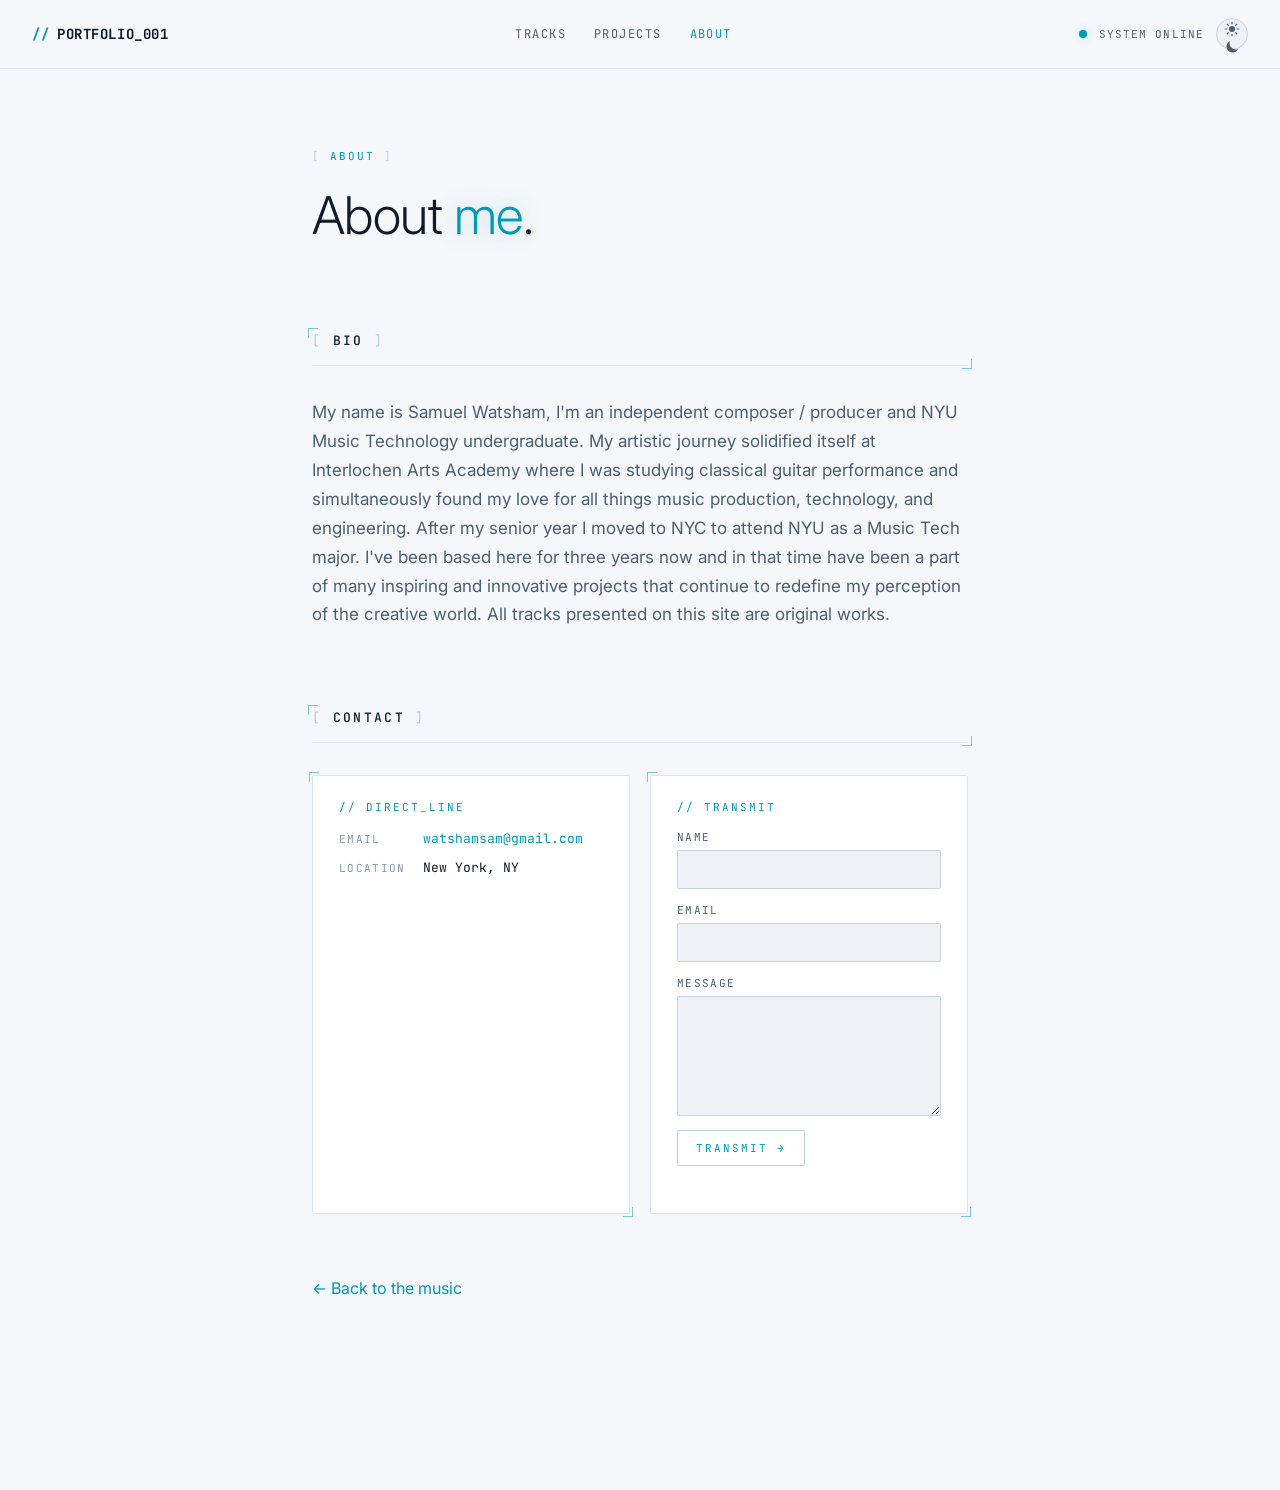
==== commit 34afab96: "Update about.html" ====
--- a/about.html
+++ b/about.html
@@ -56,7 +56,7 @@
       <section class="about-hero" aria-labelledby="about-title">
         <p class="eyebrow"><span class="bracket">[</span> ABOUT <span class="bracket">]</span></p>
         <h1 id="about-title" class="hero-title">
-          A bit about <span class="accent">me</span>.
+          About <span class="accent">me</span>.
         </h1>
       </section>
 
@@ -68,7 +68,7 @@
         </div>
         <div class="about-bio-body">
           <p>
-            My name is Samuel Watsham and I'm an independent composer /
+            My name is Samuel Watsham, I'm an independent composer /
             producer and NYU Music Technology undergraduate. My artistic
             journey solidified itself at Interlochen Arts Academy where
             I was studying classical guitar performance and simultaneously
@@ -77,7 +77,7 @@
             as a Music Tech major. I've been based here for three years now
             and in that time have been a part of many inspiring and
             innovative projects that continue to redefine my perception of
-            the creative world. All tracks are original works.
+            the creative world. All tracks presented on this site are original works.
           </p>
         </div>
       </section>
@@ -134,4 +134,4 @@
     <script src="js/theme.js"></script>
     <script src="js/contact.js"></script>
   </body>
-</html>+</html>
